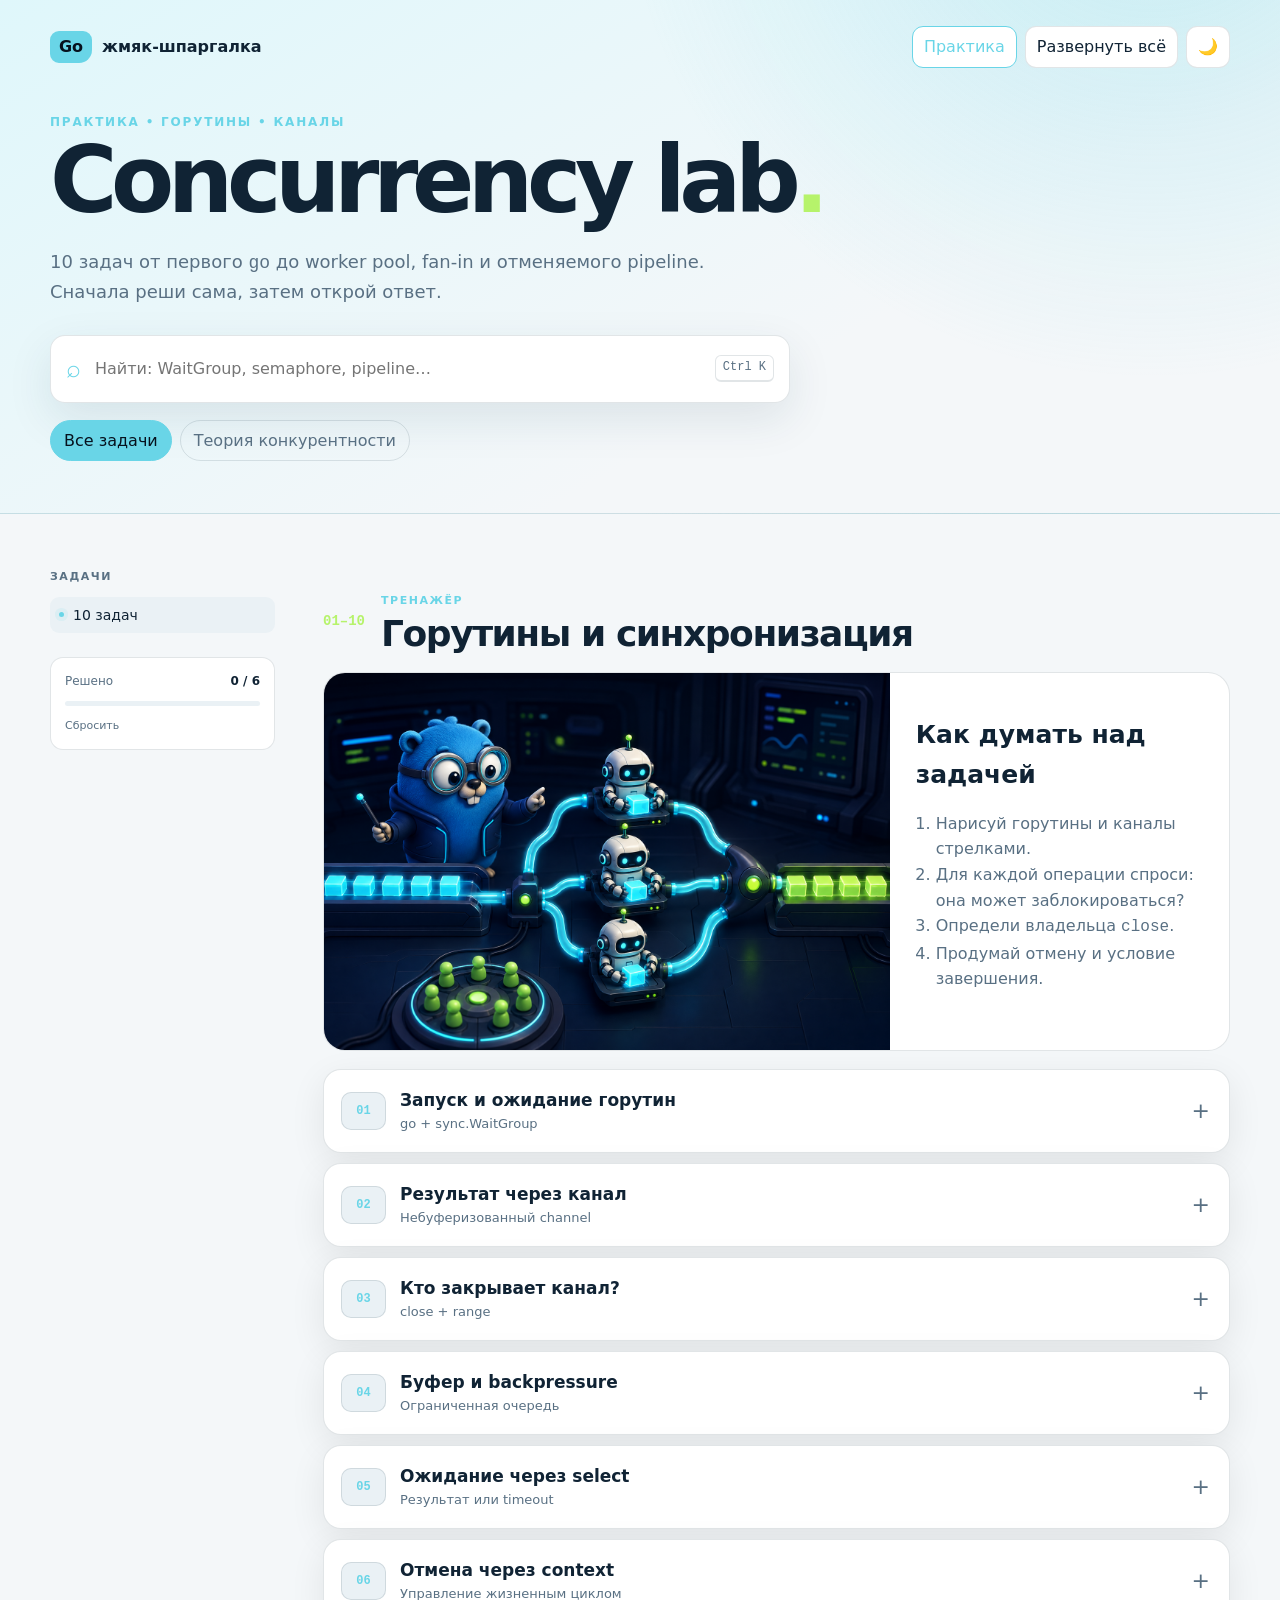
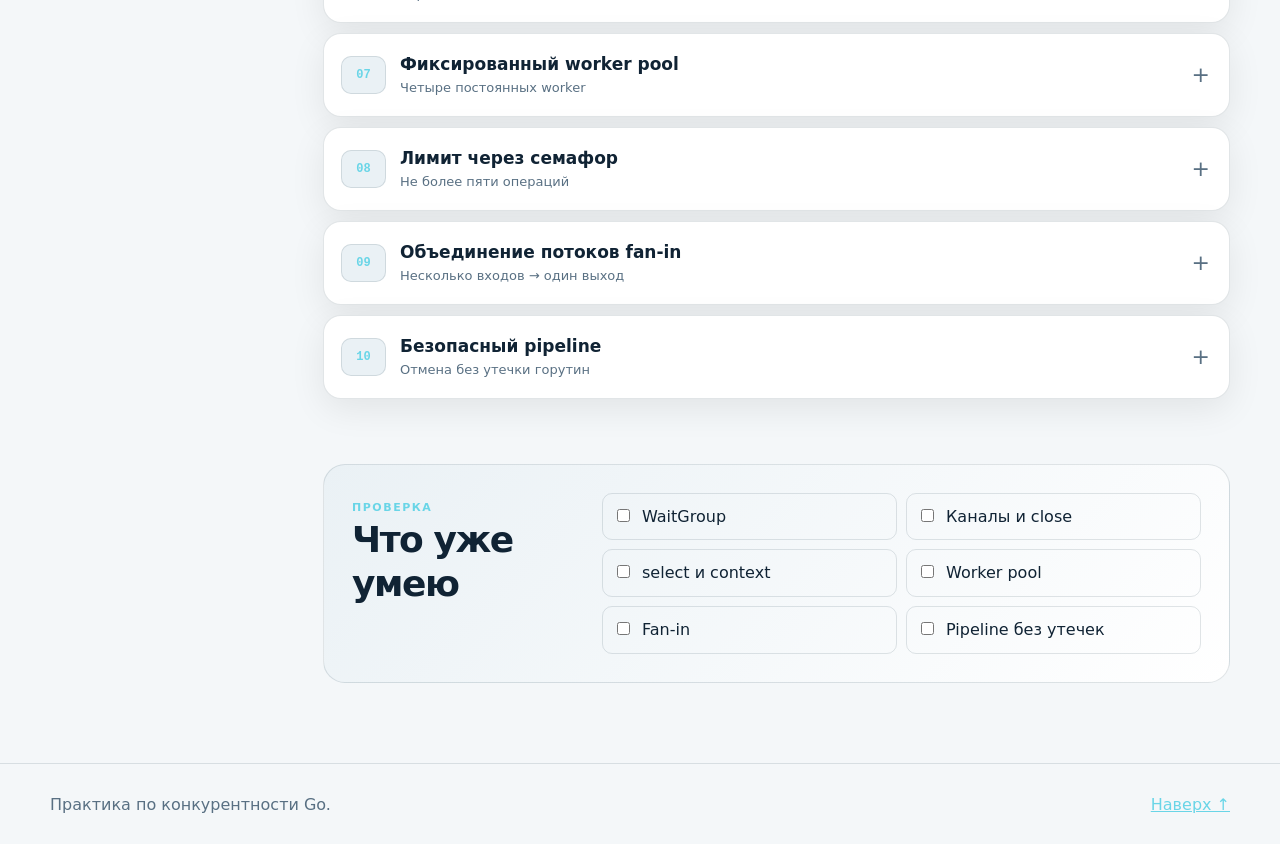
==== docs/practice.html @ da7bcd81 "Add concurrency practice tab" ====
<!doctype html>
<html lang="ru">
<head>
  <meta charset="utf-8">
  <meta name="viewport" content="width=device-width, initial-scale=1">
  <meta name="description" content="Практические задачи по горутинам, каналам и конкурентности в Go с решениями.">
  <meta name="theme-color" content="#07101d">
  <title>Go: тренажёр по конкурентности</title>
  <link rel="stylesheet" href="styles.css">
  <script src="app.js" defer></script>
</head>
<body data-page="practice">
  <a class="skip" href="#content">К задачам</a>
  <header class="hero practice-page-hero">
    <div class="shell">
      <nav class="top"><a class="logo" href="index.html"><b>Go</b> жмяк-шпаргалка</a><div><a class="tab-link active" href="practice.html">Практика</a><button id="expandAll">Развернуть всё</button><button id="theme" aria-label="Сменить тему">☀️</button></div></nav>
      <p class="eyebrow">ПРАКТИКА • ГОРУТИНЫ • КАНАЛЫ</p>
      <h1>Concurrency lab<span>.</span></h1>
      <p class="lead">10 задач от первого <code>go</code> до worker pool, fan-in и отменяемого pipeline. Сначала реши сама, затем открой ответ.</p>
      <label class="search"><span>⌕</span><input id="search" type="search" placeholder="Найти: WaitGroup, semaphore, pipeline…" autocomplete="off"><kbd>Ctrl K</kbd></label>
      <div class="filters" id="filters"><button class="active" data-filter="all">Все задачи</button><a class="filter-link" href="index.html#concurrency">Теория конкурентности</a></div>
    </div>
  </header>
  <div class="layout shell">
    <aside><div class="sticky"><small>ЗАДАЧИ</small><nav id="toc"></nav><div class="progress"><span>Решено <b id="progressText"></b></span><i><em id="progressBar"></em></i><button id="reset">Сбросить</button></div></div></aside>
    <main id="content">
      <p id="result" class="result" aria-live="polite"></p>
      <section id="concurrency-practice" data-category="practice" data-title="10 задач">
        <header><b>01–10</b><div><small>ТРЕНАЖЁР</small><h2>Горутины и синхронизация</h2></div></header>
        <div class="practice-intro">
          <img src="assets/concurrency-lab.png" alt="Задания распределяются между воркерами и объединяются в поток результатов">
          <div><h3>Как думать над задачей</h3><ol><li>Нарисуй горутины и каналы стрелками.</li><li>Для каждой операции спроси: она может заблокироваться?</li><li>Определи владельца <code>close</code>.</li><li>Продумай отмену и условие завершения.</li></ol></div>
        </div>
        <div class="cards practice-cards">
          <details id="task-01" data-keywords="горутина waitgroup add done wait запуск ожидание">
            <summary><i>01</i><span><b>Запуск и ожидание горутин</b><small>go + sync.WaitGroup</small></span></summary>
            <article><p class="task-label">Условие</p><p>Запусти три вызова <code>work</code> конкурентно и дождись каждого. Порядок вывода не фиксирован.</p>
<pre><code>func work(id int) { fmt.Println("worker", id) }

func main() {
    // work(1), work(2), work(3) конкурентно
}</code></pre>
              <ul><li><code>Add</code> должен выполняться до запуска горутины.</li><li>Каждый worker обязан сообщить о завершении.</li></ul>
              <button class="solution-toggle" aria-expanded="false">Показать решение</button><div class="practice-solution" hidden><p class="task-label">Решение</p>
<pre><code>var wg sync.WaitGroup
for i := 1; i &lt;= 3; i++ {
    wg.Add(1)
    go func(id int) {
        defer wg.Done()
        work(id)
    }(i)
}
wg.Wait()</code></pre><p><b>Почему:</b> <code>Wait</code> блокирует <code>main</code>, пока счётчик не станет нулём. WaitGroup ждёт выполнение, но не защищает общие данные.</p></div>
            </article>
          </details>
          <details id="task-02" data-keywords="канал channel send receive square результат небуферизованный">
            <summary><i>02</i><span><b>Результат через канал</b><small>Небуферизованный channel</small></span></summary>
            <article><p class="task-label">Условие</p><p>Вычисли квадрат числа в горутине и передай результат в <code>main</code> через канал.</p>
<pre><code>func square(n int, out chan&lt;- int) {
    // отправь n * n
}</code></pre>
              <button class="solution-toggle" aria-expanded="false">Показать решение</button><div class="practice-solution" hidden><p class="task-label">Решение</p>
<pre><code>func square(n int, out chan&lt;- int) { out &lt;- n * n }

result := make(chan int)
go square(7, result)
fmt.Println(&lt;-result) // 49</code></pre><p><b>Почему:</b> send и receive на небуферизованном канале встречаются и синхронизируют две горутины. Для одного чтения закрывать канал необязательно.</p></div>
            </article>
          </details>
          <details id="task-03" data-keywords="close range channel producer consumer закрытие канал владелец">
            <summary><i>03</i><span><b>Кто закрывает канал?</b><small>close + range</small></span></summary>
            <article><p class="task-label">Условие</p><p>Producer отправляет числа 1…5. Consumer читает их через <code>range</code> и должен завершиться.</p>
<pre><code>func produce(out chan&lt;- int) {
    for i := 1; i &lt;= 5; i++ { out &lt;- i }
    // чего не хватает?
}</code></pre>
              <button class="solution-toggle" aria-expanded="false">Показать решение</button><div class="practice-solution" hidden><p class="task-label">Решение</p>
<pre><code>func produce(out chan&lt;- int) {
    defer close(out)
    for i := 1; i &lt;= 5; i++ { out &lt;- i }
}

ch := make(chan int)
go produce(ch)
for v := range ch { fmt.Println(v) }</code></pre><p><b>Почему:</b> канал закрывает отправитель — именно он знает, что новых значений не будет. <code>range</code> дочитает буфер и завершится.</p></div>
            </article>
          </details>
          <details id="task-04" data-keywords="buffer buffered backpressure очередь канал capacity буфер">
            <summary><i>04</i><span><b>Буфер и backpressure</b><small>Ограниченная очередь</small></span></summary>
            <article><p class="task-label">Условие</p><p>Создай очередь максимум на три задания. Если consumer отстаёт, producer должен ждать.</p>
<pre><code>type Job struct{ ID int }
jobs := make(chan Job, /* размер */)</code></pre>
              <button class="solution-toggle" aria-expanded="false">Показать решение</button><div class="practice-solution" hidden><p class="task-label">Решение</p>
<pre><code>jobs := make(chan Job, 3)
go func() {
    defer close(jobs)
    for i := 1; i &lt;= 10; i++ {
        jobs &lt;- Job{ID: i}
    }
}()
for job := range jobs { handle(job) }</code></pre><p><b>Почему:</b> пока в буфере есть место, producer идёт дальше. Когда три места заняты, следующий send ждёт consumer — это естественное обратное давление.</p></div>
            </article>
          </details>
          <details id="task-05" data-keywords="select timeout timer newtimer default ожидание таймаут">
            <summary><i>05</i><span><b>Ожидание через select</b><small>Результат или timeout</small></span></summary>
            <article><p class="task-label">Условие</p><p>Получи результат, но не жди дольше 500 мс. Таймер должен корректно освобождаться.</p>
<pre><code>func wait(result &lt;-chan string) {
    // result или timeout
}</code></pre>
              <button class="solution-toggle" aria-expanded="false">Показать решение</button><div class="practice-solution" hidden><p class="task-label">Решение</p>
<pre><code>func wait(result &lt;-chan string) {
    timer := time.NewTimer(500 * time.Millisecond)
    defer timer.Stop()
    select {
    case v := &lt;-result:
        fmt.Println(v)
    case &lt;-timer.C:
        fmt.Println("timeout")
    }
}</code></pre><p><b>Почему:</b> <code>select</code> ждёт готовый case. <code>default</code> здесь не нужен: в цикле он создал бы активное ожидание и нагрузку на CPU.</p></div>
            </article>
          </details>
          <details id="task-06" data-keywords="context cancel done cancellation worker закрытие jobs ok">
            <summary><i>06</i><span><b>Отмена через context</b><small>Управление жизненным циклом</small></span></summary>
            <article><p class="task-label">Условие</p><p>Worker обрабатывает задания, пока не отменён context или не закрыт входной канал.</p>
<pre><code>func worker(ctx context.Context, jobs &lt;-chan Job) {
    for { /* жди ctx.Done() или jobs */ }
}</code></pre>
              <button class="solution-toggle" aria-expanded="false">Показать решение</button><div class="practice-solution" hidden><p class="task-label">Решение</p>
<pre><code>func worker(ctx context.Context, jobs &lt;-chan Job) {
    for {
        select {
        case &lt;-ctx.Done():
            return
        case job, ok := &lt;-jobs:
            if !ok { return }
            handle(job)
        }
    }
}</code></pre><p><b>Почему:</b> <code>ctx.Done()</code> закрывается при отмене. Проверка <code>ok</code> не даёт бесконечно читать zero value из закрытого канала.</p></div>
            </article>
          </details>
          <details id="task-07" data-keywords="worker pool пул воркеров waitgroup jobs results close">
            <summary><i>07</i><span><b>Фиксированный worker pool</b><small>Четыре постоянных worker</small></span></summary>
            <article><p class="task-label">Условие</p><p>Обработай 100 задач максимум четырьмя workers и собери результаты. <code>results</code> закрой только после завершения всех отправителей.</p>
<pre><code>func worker(jobs &lt;-chan Job, results chan&lt;- Result) {
    for job := range jobs { results &lt;- process(job) }
}</code></pre>
              <button class="solution-toggle" aria-expanded="false">Показать решение</button><div class="practice-solution" hidden><p class="task-label">Решение</p>
<pre><code>jobs := make(chan Job)
results := make(chan Result)
var wg sync.WaitGroup
for i := 0; i &lt; 4; i++ {
    wg.Add(1)
    go func() {
        defer wg.Done()
        worker(jobs, results)
    }()
}
go func() { wg.Wait(); close(results) }()
go func() { defer close(jobs); sendJobs(jobs) }()
for r := range results { save(r) }</code></pre><p><b>Почему:</b> четыре workers задают лимит активной обработки. Отдельная closer-горутина ждёт всех отправителей, пока <code>main</code> одновременно читает результаты.</p></div>
            </article>
          </details>
          <details id="task-08" data-keywords="semaphore семафор лимит параллелизм chan struct waitgroup fetch">
            <summary><i>08</i><span><b>Лимит через семафор</b><small>Не более пяти операций</small></span></summary>
            <article><p class="task-label">Условие</p><p>Для каждого URL запусти горутину, но разреши одновременно выполнять максимум пять запросов.</p>
<pre><code>func fetchAll(urls []string) {
    sem := make(chan struct{}, /* лимит */)
}</code></pre>
              <button class="solution-toggle" aria-expanded="false">Показать решение</button><div class="practice-solution" hidden><p class="task-label">Решение</p>
<pre><code>func fetchAll(urls []string) {
    sem := make(chan struct{}, 5)
    var wg sync.WaitGroup
    for _, url := range urls {
        wg.Add(1)
        go func(u string) {
            defer wg.Done()
            sem &lt;- struct{}{}
            defer func() { &lt;-sem }()
            fetch(u)
        }(url)
    }
    wg.Wait()
}</code></pre><p><b>Почему:</b> шестая горутина ждёт свободный слот. В отличие от worker pool, горутин может быть много, но одновременно выполняется не больше пяти запросов.</p></div>
            </article>
          </details>
          <details id="task-09" data-keywords="fan-in fan in merge объединение потоков channels waitgroup copier">
            <summary><i>09</i><span><b>Объединение потоков fan-in</b><small>Несколько входов → один выход</small></span></summary>
            <article><p class="task-label">Условие</p><p>Объедини произвольное число входных каналов в один. Закрой выход после исчерпания всех входов.</p>
<pre><code>func merge(inputs ...&lt;-chan int) &lt;-chan int {
    out := make(chan int)
    // copier для каждого input
    return out
}</code></pre>
              <button class="solution-toggle" aria-expanded="false">Показать решение</button><div class="practice-solution" hidden><p class="task-label">Решение</p>
<pre><code>func merge(inputs ...&lt;-chan int) &lt;-chan int {
    out := make(chan int)
    var wg sync.WaitGroup
    wg.Add(len(inputs))
    for _, in := range inputs {
        go func(ch &lt;-chan int) {
            defer wg.Done()
            for v := range ch { out &lt;- v }
        }(in)
    }
    go func() { wg.Wait(); close(out) }()
    return out
}</code></pre><p><b>Почему:</b> отдельный copier читает каждый источник. Порядок между источниками не гарантирован, а выход закрывается ровно после последнего copier.</p></div>
            </article>
          </details>
          <details id="task-10" data-keywords="pipeline конвейер context cancel leak утечка send receive square">
            <summary><i>10</i><span><b>Безопасный pipeline</b><small>Отмена без утечки горутин</small></span></summary>
            <article><p class="task-label">Условие</p><p>Построй стадию <code>square</code>. Если sink прекратил чтение, context должен разблокировать и чтение, и отправку результата.</p>
<pre><code>func square(ctx context.Context, in &lt;-chan int) &lt;-chan int {
    out := make(chan int)
    // стадия pipeline
    return out
}</code></pre>
              <button class="solution-toggle" aria-expanded="false">Показать решение</button><div class="practice-solution" hidden><p class="task-label">Решение</p>
<pre><code>func square(ctx context.Context, in &lt;-chan int) &lt;-chan int {
    out := make(chan int)
    go func() {
        defer close(out)
        for {
            select {
            case &lt;-ctx.Done():
                return
            case v, ok := &lt;-in:
                if !ok { return }
                select {
                case out &lt;- v * v:
                case &lt;-ctx.Done(): return
                }
            }
        }
    }()
    return out
}</code></pre><p><b>Почему:</b> проверять отмену нужно и вокруг потенциально блокирующего send. Стадия владеет своим <code>out</code> и закрывает его при завершении.</p></div>
            </article>
          </details>
        </div>
      </section>
      <section class="checklist" id="checklist"><div><small>ПРОВЕРКА</small><h2>Что уже умею</h2></div><div>
        <label><input type="checkbox" data-progress="wg">WaitGroup</label>
        <label><input type="checkbox" data-progress="channels">Каналы и close</label>
        <label><input type="checkbox" data-progress="select">select и context</label>
        <label><input type="checkbox" data-progress="pool">Worker pool</label>
        <label><input type="checkbox" data-progress="fanin">Fan-in</label>
        <label><input type="checkbox" data-progress="pipeline">Pipeline без утечек</label>
      </div></section>
      <p id="empty" class="empty" hidden>Ничего не найдено. Попробуй более короткий запрос.</p>
    </main>
  </div>
  <footer><div class="shell"><span>Практика по конкурентности Go.</span><a href="#">Наверх ↑</a></div></footer>
</body>
</html>
---- docs/styles.css ----
:root{color-scheme:dark;--bg:#07101d;--surface:#0d1929;--surface2:#122238;--text:#eef7ff;--muted:#91a5ba;--line:#ffffff19;--go:#69d5e7;--lime:#b6f36b;--orange:#ffb86b;--shadow:0 18px 55px #0005}
html[data-theme=light]{color-scheme:light;--bg:#f4f7f9;--surface:#fff;--surface2:#eaf1f5;--text:#102334;--muted:#597083;--line:#0d293a1f;--shadow:0 16px 45px #12384e1a}
*{box-sizing:border-box}html{scroll-behavior:smooth;scroll-padding-top:22px}body{margin:0;background:var(--bg);color:var(--text);font:16px/1.6 system-ui,-apple-system,"Segoe UI",sans-serif}button,input{font:inherit}button{color:inherit}a{color:var(--go)}.shell{width:min(1180px,calc(100% - 40px));margin-inline:auto}.skip{position:fixed;left:12px;top:-80px;z-index:20;background:var(--go);color:#06111d;padding:10px 14px;border-radius:10px}.skip:focus{top:12px}
.hero{overflow:hidden;padding:26px 0 52px;border-bottom:1px solid var(--line);background:radial-gradient(circle at 90% -30%,#69d5e740,transparent 38%),linear-gradient(150deg,#0b1e30,var(--bg) 65%)}html[data-theme=light] .hero{background:radial-gradient(circle at 90% -30%,#69d5e755,transparent 40%),linear-gradient(150deg,#dff7fb,var(--bg) 66%)}.top{display:flex;justify-content:space-between;align-items:center}.top>div{display:flex;gap:8px}.top button,.tab-link{border:1px solid var(--line);background:var(--surface);border-radius:11px;padding:7px 11px;cursor:pointer;text-decoration:none;color:var(--text)}.top button:hover,.tab-link:hover,.tab-link.active{border-color:var(--go);color:var(--go)}.logo{display:flex;align-items:center;gap:10px;color:var(--text);text-decoration:none;font-weight:750}.logo b{display:grid;place-items:center;width:42px;height:32px;border-radius:9px 9px 13px 9px;background:var(--go);color:#06111d}.eyebrow{margin:45px 0 4px;color:var(--go);font-size:12px;font-weight:800;letter-spacing:.15em}.hero h1{margin:0;font-size:clamp(48px,9vw,92px);line-height:.98;letter-spacing:-.07em}.hero h1 span{color:var(--lime)}.lead{max-width:680px;margin:22px 0 28px;color:var(--muted);font-size:18px}
.search{display:flex;align-items:center;gap:12px;max-width:740px;padding:13px 15px;border:1px solid var(--line);border-radius:15px;background:var(--surface);box-shadow:var(--shadow)}.search:focus-within{border-color:var(--go);box-shadow:0 0 0 3px #69d5e71f}.search>span{color:var(--go);font-size:25px}.search input{min-width:0;flex:1;border:0;outline:0;color:var(--text);background:transparent}.search kbd{color:var(--muted);border:1px solid var(--line);border-bottom-width:2px;padding:2px 7px;border-radius:6px;font-size:12px}.filters{display:flex;flex-wrap:wrap;gap:8px;margin-top:17px}.filters button{border:1px solid var(--line);background:transparent;border-radius:99px;padding:7px 13px;cursor:pointer;color:var(--muted)}.filters button:hover,.filters button.active{background:var(--go);color:#06111d;border-color:var(--go)}
.layout{display:grid;grid-template-columns:225px minmax(0,1fr);gap:48px;padding-block:48px 80px}.sticky{position:sticky;top:22px}aside small{color:var(--muted);font-size:11px;font-weight:800;letter-spacing:.14em}#toc{display:grid;gap:3px;margin-top:9px}#toc a{display:flex;gap:9px;align-items:center;padding:7px 9px;border-radius:9px;color:var(--muted);text-decoration:none;font-size:14px}#toc a:before{content:"";width:5px;height:5px;border-radius:50%;background:var(--line)}#toc a:hover,#toc a.active{color:var(--text);background:var(--surface2)}#toc a.active:before{background:var(--go);box-shadow:0 0 0 4px #69d5e71f}.progress{margin-top:24px;padding:14px;background:var(--surface);border:1px solid var(--line);border-radius:13px;font-size:12px;color:var(--muted)}.progress span{display:flex;justify-content:space-between}.progress b{color:var(--text)}.progress i{display:block;overflow:hidden;height:5px;margin:10px 0;background:var(--surface2);border-radius:9px}.progress em{display:block;width:0;height:100%;background:var(--lime);transition:width .25s}.progress button{padding:0;border:0;background:none;color:var(--muted);cursor:pointer;font-size:11px}
.result{min-height:24px;margin:0;color:var(--muted);font-size:13px}main>section:not(.checklist){margin-bottom:65px}main>section[hidden],details[hidden]{display:none}main>section>header{display:flex;align-items:center;gap:16px;margin-bottom:17px}main>section>header>b{color:var(--lime);font:800 14px ui-monospace,monospace}main>section>header small,.checklist small{color:var(--go);font-size:11px;font-weight:800;letter-spacing:.14em}h2{margin:0;font-size:clamp(25px,4vw,36px);line-height:1.2;letter-spacing:-.04em}.cards{display:grid;gap:10px}details{overflow:clip;border:1px solid var(--line);border-radius:18px;background:var(--surface);box-shadow:0 10px 35px #00000014}details:hover,details[open]{border-color:#69d5e799}details[open]{box-shadow:var(--shadow)}summary{position:relative;display:flex;align-items:center;gap:14px;padding:17px 50px 17px 17px;list-style:none;cursor:pointer;user-select:none}summary::-webkit-details-marker{display:none}summary:after{content:"+";position:absolute;right:19px;font-size:22px;color:var(--muted);transition:transform .2s}details[open] summary:after{transform:rotate(45deg);color:var(--go)}summary>i{display:grid;place-items:center;flex:0 0 45px;height:38px;border:1px solid var(--line);border-radius:10px;background:var(--surface2);color:var(--go);font:800 12px ui-monospace,monospace;font-style:normal}summary span b{display:block;font-size:17px}summary span small{display:block;color:var(--muted);font-size:13px;font-weight:450}article{padding:0 20px 21px 76px;color:var(--muted)}article p{margin:8px 0}article ul,article ol{padding-left:19px}article li+li{margin-top:5px}pre{overflow:auto;padding:14px 16px;border:1px solid var(--line);border-radius:11px;background:var(--bg);color:var(--text);font:13px/1.6 ui-monospace,monospace}code{font-family:ui-monospace,monospace}.note,.answer{margin-top:14px!important;padding:11px 13px;border-left:3px solid var(--orange);background:#ffb86b12;color:var(--text);border-radius:0 9px 9px 0}.answer{border-color:var(--lime);background:#b6f36b12}
.checklist{display:grid;grid-template-columns:220px 1fr;gap:30px;padding:28px;border:1px solid var(--line);border-radius:22px;background:linear-gradient(135deg,var(--surface2),var(--surface))}.checklist>div:last-child{display:grid;grid-template-columns:1fr 1fr;gap:9px}.checklist label{display:flex;gap:9px;align-items:flex-start;padding:10px;border:1px solid var(--line);border-radius:10px;cursor:pointer}.checklist label:has(input:checked){border-color:var(--lime);color:var(--lime)}.checklist input{accent-color:var(--lime);margin-top:5px}.empty{padding:40px;text-align:center;border:1px dashed var(--line);border-radius:15px;color:var(--muted)}footer{border-top:1px solid var(--line);color:var(--muted)}footer .shell{display:flex;justify-content:space-between;padding-block:28px}
.filter-link{border:1px solid var(--line);border-radius:99px;padding:7px 13px;color:var(--muted);text-decoration:none}.filter-link:hover{border-color:var(--go);color:var(--go)}.practice-intro{display:grid;grid-template-columns:minmax(0,1.25fr) minmax(260px,.75fr);overflow:hidden;margin-bottom:18px;border:1px solid var(--line);border-radius:22px;background:var(--surface)}.practice-intro img{width:100%;height:100%;min-height:280px;object-fit:cover}.practice-intro>div{align-self:center;padding:26px}.practice-intro h3{margin:0;color:var(--text);font-size:25px}.practice-intro ol{padding-left:20px;color:var(--muted)}.practice-cards article{padding-bottom:24px}.task-label{display:inline-block;margin:5px 0 7px!important;color:var(--go);font-size:12px;font-weight:800;letter-spacing:.12em;text-transform:uppercase}.solution-toggle{margin-top:8px;padding:9px 14px;border:1px solid var(--go);border-radius:10px;background:transparent;color:var(--go);cursor:pointer;font-weight:700}.solution-toggle:hover,.solution-toggle[aria-expanded=true]{background:var(--go);color:#06111d}.practice-solution{margin-top:14px;padding:14px 16px;border:1px solid #b6f36b55;border-radius:13px;background:#b6f36b0c}.practice-solution[hidden]{display:none}.practice-solution b{color:var(--text)}
.layout main{min-width:0}@media(max-width:850px){.layout{grid-template-columns:1fr;gap:20px;padding-top:30px}aside{display:none}.checklist{grid-template-columns:1fr}.practice-intro{grid-template-columns:1fr}.practice-intro img{max-height:360px}}@media(max-width:580px){body{overflow-x:hidden}.shell{width:calc(100% - 24px)}.top button{display:none}.tab-link{font-size:13px}.eyebrow{margin-top:55px}.search kbd{display:none}article{padding-left:17px;padding-right:17px}.checklist>div:last-child{grid-template-columns:1fr}.practice-intro>div{padding:20px}}@media(prefers-reduced-motion:reduce){html{scroll-behavior:auto}*{transition:none!important}}
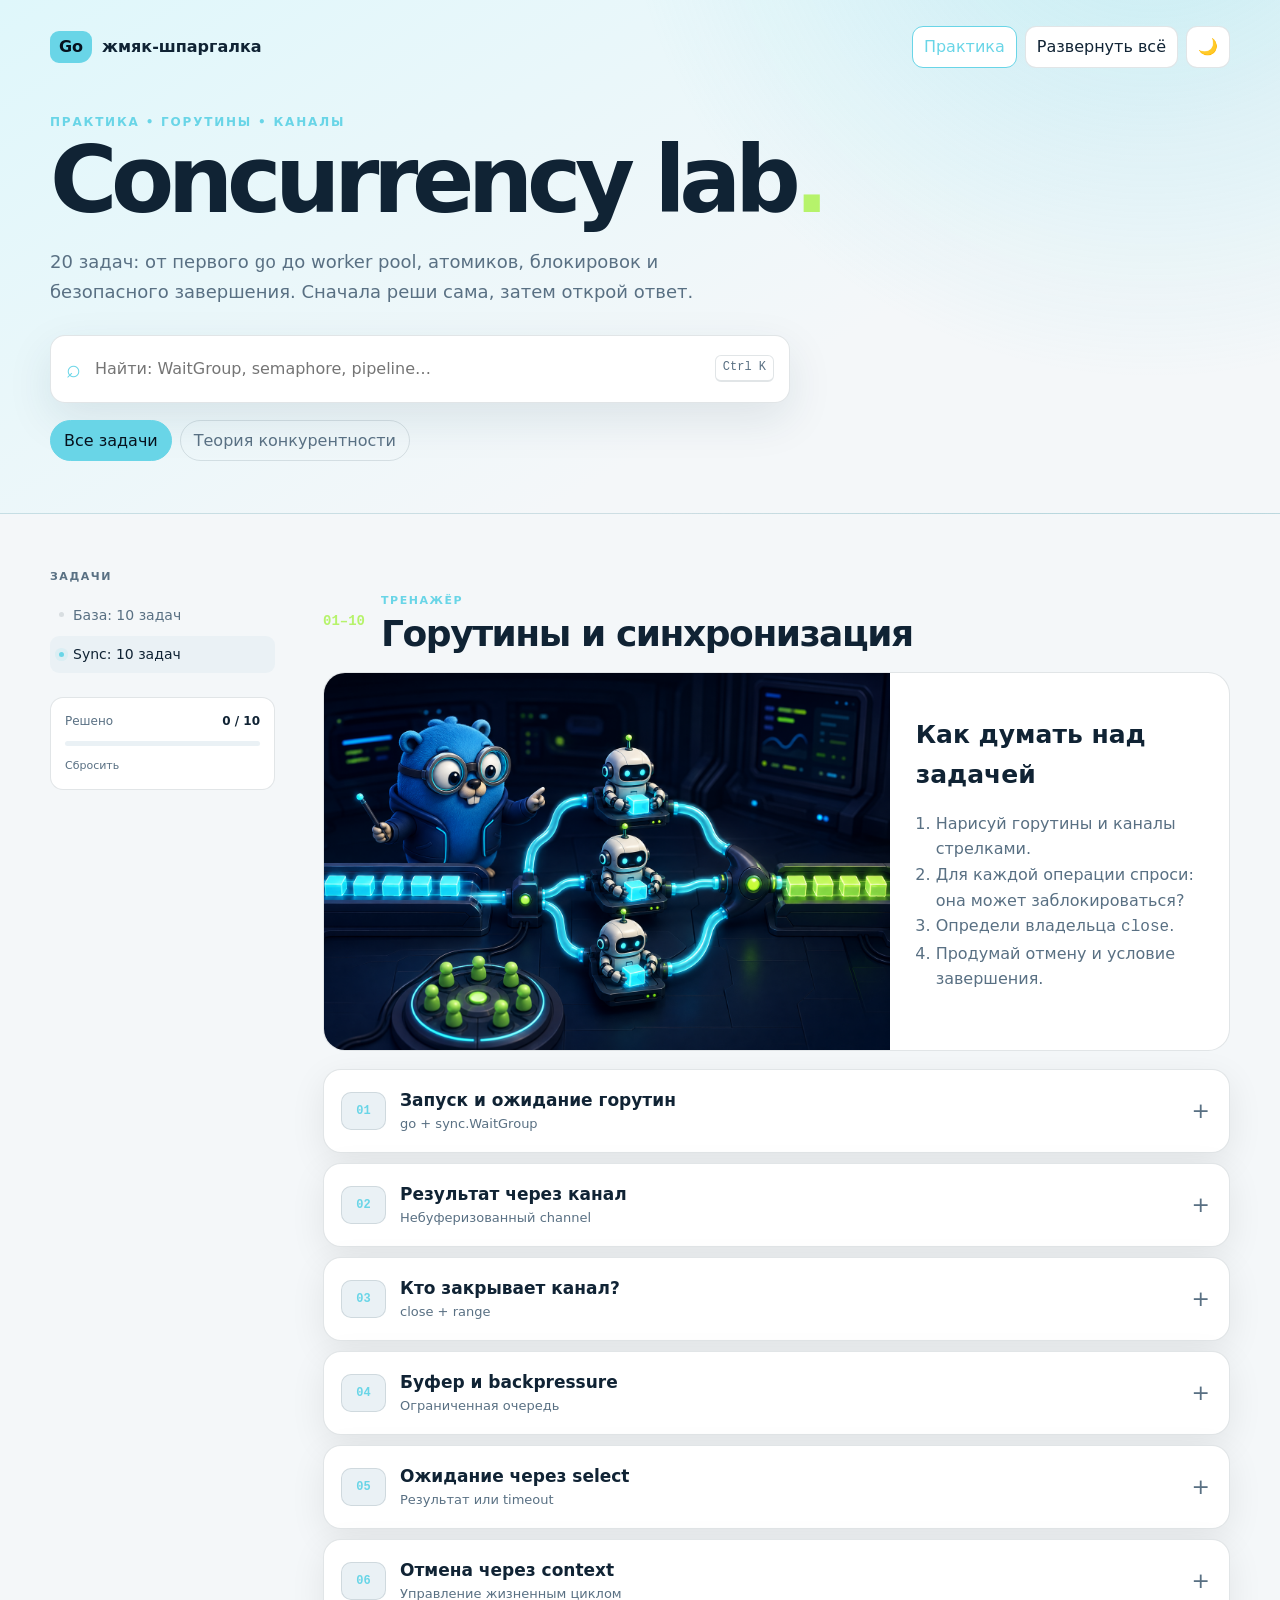
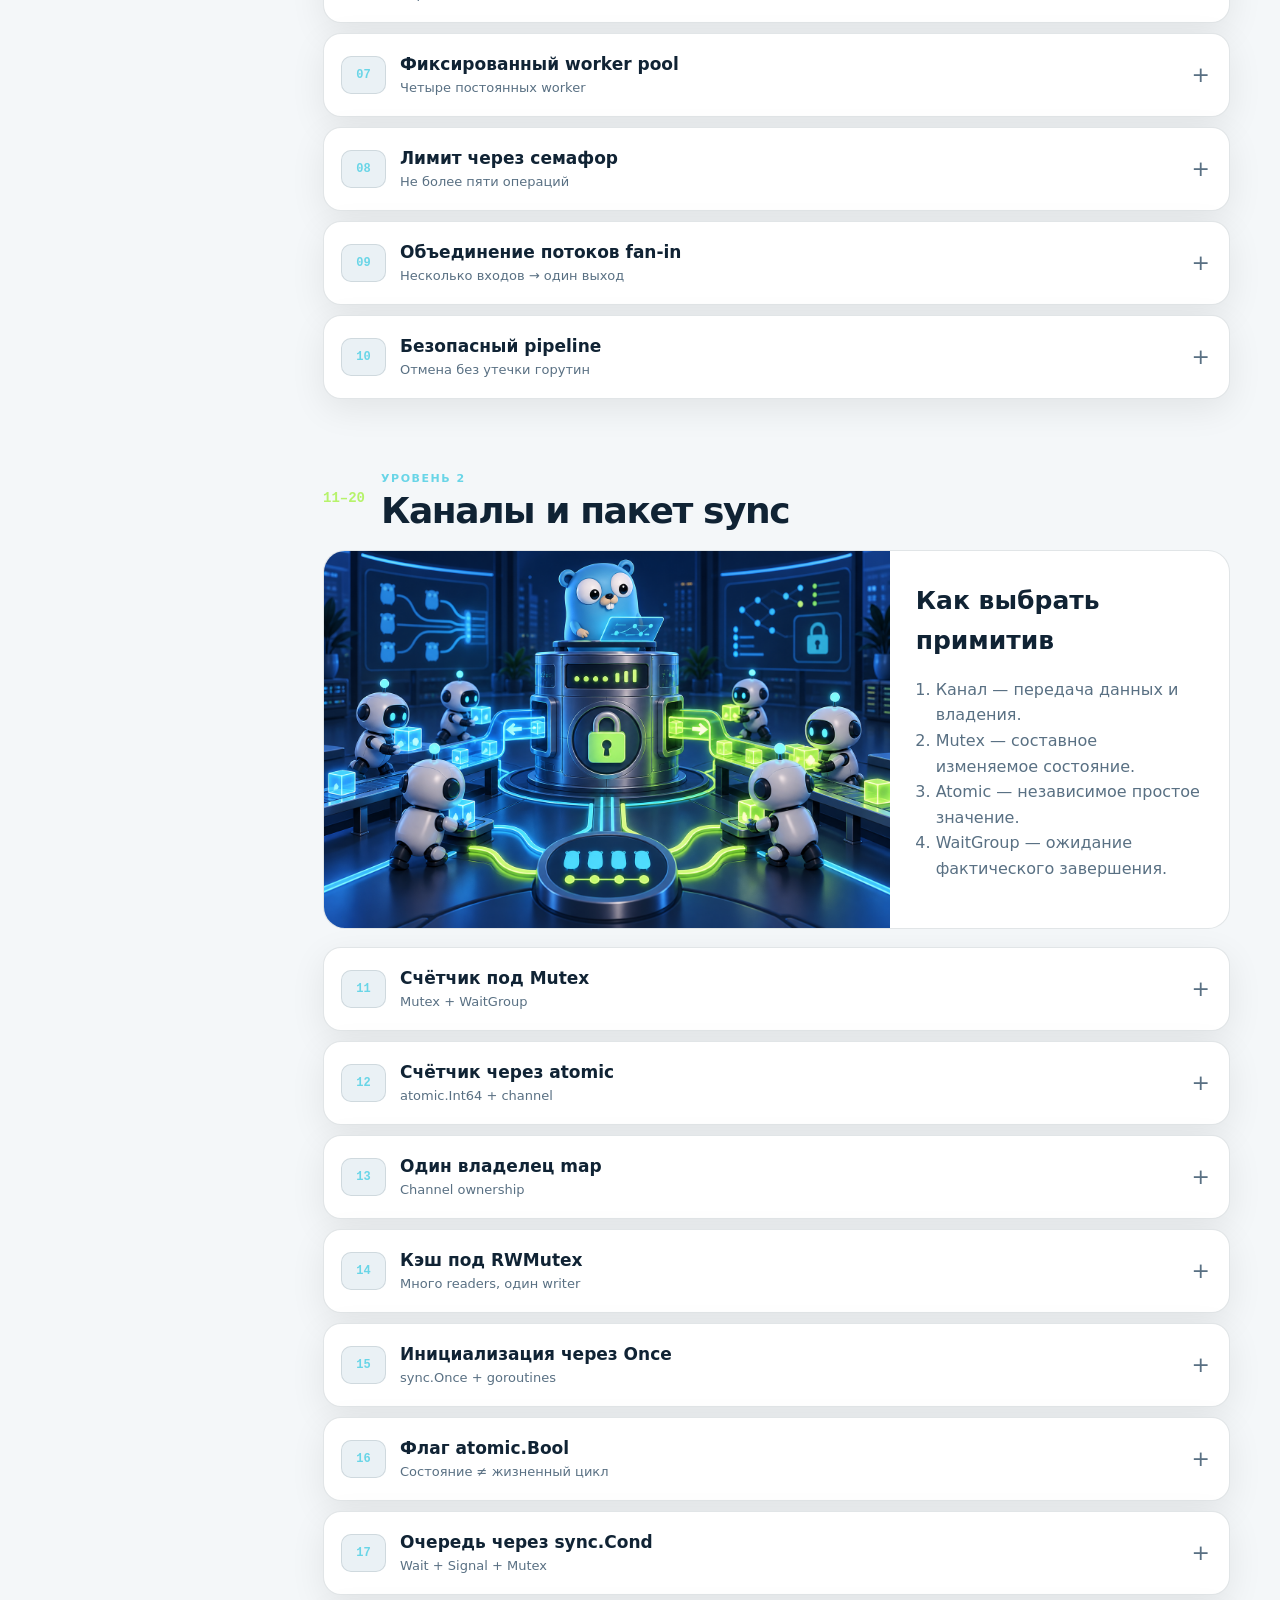
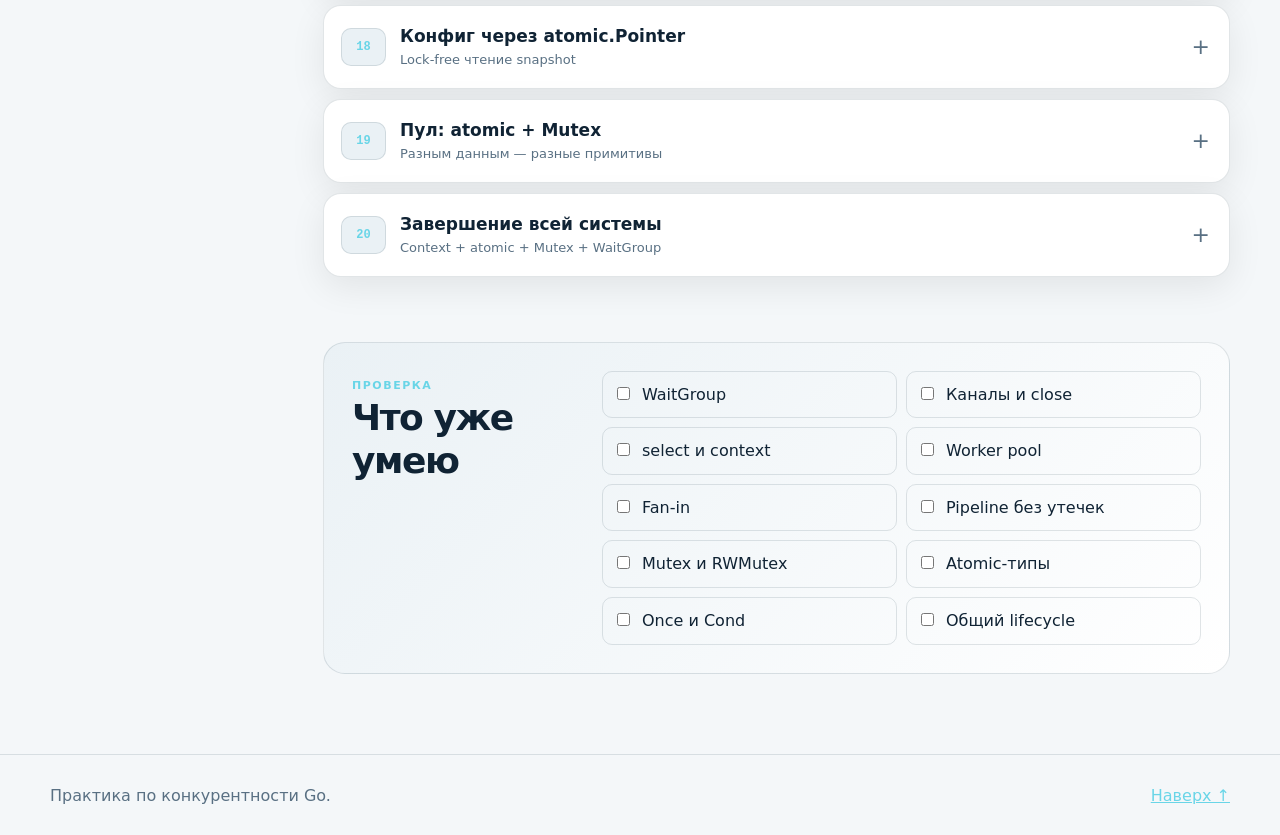
==== commit 0a9b359b: "Expand concurrency practice and context internals" ====
--- a/docs/practice.html
+++ b/docs/practice.html
@@ -16,7 +16,7 @@
       <nav class="top"><a class="logo" href="index.html"><b>Go</b> жмяк-шпаргалка</a><div><a class="tab-link active" href="practice.html">Практика</a><button id="expandAll">Развернуть всё</button><button id="theme" aria-label="Сменить тему">☀️</button></div></nav>
       <p class="eyebrow">ПРАКТИКА • ГОРУТИНЫ • КАНАЛЫ</p>
       <h1>Concurrency lab<span>.</span></h1>
-      <p class="lead">10 задач от первого <code>go</code> до worker pool, fan-in и отменяемого pipeline. Сначала реши сама, затем открой ответ.</p>
+      <p class="lead">20 задач: от первого <code>go</code> до worker pool, атомиков, блокировок и безопасного завершения. Сначала реши сама, затем открой ответ.</p>
       <label class="search"><span>⌕</span><input id="search" type="search" placeholder="Найти: WaitGroup, semaphore, pipeline…" autocomplete="off"><kbd>Ctrl K</kbd></label>
       <div class="filters" id="filters"><button class="active" data-filter="all">Все задачи</button><a class="filter-link" href="index.html#concurrency">Теория конкурентности</a></div>
     </div>
@@ -25,7 +25,7 @@
     <aside><div class="sticky"><small>ЗАДАЧИ</small><nav id="toc"></nav><div class="progress"><span>Решено <b id="progressText"></b></span><i><em id="progressBar"></em></i><button id="reset">Сбросить</button></div></div></aside>
     <main id="content">
       <p id="result" class="result" aria-live="polite"></p>
-      <section id="concurrency-practice" data-category="practice" data-title="10 задач">
+      <section id="concurrency-practice" data-category="practice" data-title="База: 10 задач">
         <header><b>01–10</b><div><small>ТРЕНАЖЁР</small><h2>Горутины и синхронизация</h2></div></header>
         <div class="practice-intro">
           <img src="assets/concurrency-lab.png" alt="Задания распределяются между воркерами и объединяются в поток результатов">
@@ -241,6 +241,253 @@
           </details>
         </div>
       </section>
+      <section id="sync-practice" data-category="practice" data-title="Sync: 10 задач">
+        <header><b>11–20</b><div><small>УРОВЕНЬ 2</small><h2>Каналы и пакет sync</h2></div></header>
+        <div class="practice-intro">
+          <img src="assets/sync-lab.png" alt="Горутины синхронно работают с защищённым общим состоянием">
+          <div><h3>Как выбрать примитив</h3><ol><li>Канал — передача данных и владения.</li><li>Mutex — составное изменяемое состояние.</li><li>Atomic — независимое простое значение.</li><li>WaitGroup — ожидание фактического завершения.</li></ol></div>
+        </div>
+        <div class="cards practice-cards">
+          <details id="task-11" data-keywords="mutex waitgroup counter race счётчик блокировка">
+            <summary><i>11</i><span><b>Счётчик под Mutex</b><small>Mutex + WaitGroup</small></span></summary>
+            <article><p class="task-label">Условие</p><p>100 горутин увеличивают общий счётчик по 1000 раз. Получи строго 100000 без data race.</p>
+<pre><code>var counter int
+// 100 goroutine: counter++</code></pre>
+              <button class="solution-toggle" aria-expanded="false">Показать решение</button><div class="practice-solution" hidden><p class="task-label">Решение</p>
+<pre><code>var counter int
+var mu sync.Mutex
+var wg sync.WaitGroup
+for i := 0; i &lt; 100; i++ {
+    wg.Add(1)
+    go func() {
+        defer wg.Done()
+        for j := 0; j &lt; 1000; j++ {
+            mu.Lock(); counter++; mu.Unlock()
+        }
+    }()
+}
+wg.Wait()
+fmt.Println(counter)</code></pre><p><b>Почему:</b> Mutex делает изменение взаимоисключающим, а WaitGroup гарантирует чтение после всех записей. Это разные задачи синхронизации.</p></div></article>
+          </details>
+          <details id="task-12" data-keywords="atomic int64 channel worker counter счётчик waitgroup">
+            <summary><i>12</i><span><b>Счётчик через atomic</b><small>atomic.Int64 + channel</small></span></summary>
+            <article><p class="task-label">Условие</p><p>Workers читают <code>jobs</code>. Посчитай число обработанных заданий без Mutex и дождись всех workers.</p>
+<pre><code>var processed atomic.Int64
+jobs := make(chan Job)</code></pre>
+              <button class="solution-toggle" aria-expanded="false">Показать решение</button><div class="practice-solution" hidden><p class="task-label">Решение</p>
+<pre><code>var wg sync.WaitGroup
+for i := 0; i &lt; 4; i++ {
+    wg.Add(1)
+    go func() {
+        defer wg.Done()
+        for job := range jobs {
+            handle(job)
+            processed.Add(1)
+        }
+    }()
+}
+sendJobs(jobs); close(jobs)
+wg.Wait()
+fmt.Println(processed.Load())</code></pre><p><b>Почему:</b> <code>Add</code> — атомарный read-modify-write. Atomic подходит для независимого числа, но не для нескольких связанных полей.</p></div></article>
+          </details>
+          <details id="task-13" data-keywords="map channel ownership aggregator waitgroup владелец состояния">
+            <summary><i>13</i><span><b>Один владелец map</b><small>Channel ownership</small></span></summary>
+            <article><p class="task-label">Условие</p><p>Несколько producers создают события. Одна goroutine должна собрать частоты в map без Mutex.</p>
+<pre><code>events := make(chan string)
+// producers → aggregator → result</code></pre>
+              <button class="solution-toggle" aria-expanded="false">Показать решение</button><div class="practice-solution" hidden><p class="task-label">Решение</p>
+<pre><code>result := make(chan map[string]int, 1)
+go func() {
+    counts := make(map[string]int)
+    for e := range events { counts[e]++ }
+    result &lt;- counts
+}()
+for _, src := range sources {
+    wg.Add(1)
+    go func(s Source) {
+        defer wg.Done(); s.Send(events)
+    }(src)
+}
+go func() { wg.Wait(); close(events) }()
+counts := &lt;-result</code></pre><p><b>Почему:</b> map принадлежит только aggregator. WaitGroup определяет момент закрытия общего канала событий.</p></div></article>
+          </details>
+          <details id="task-14" data-keywords="rwmutex cache readers writer rlock lock map">
+            <summary><i>14</i><span><b>Кэш под RWMutex</b><small>Много readers, один writer</small></span></summary>
+            <article><p class="task-label">Условие</p><p>Много goroutine читают кэш, одна обновляет его из канала. Сделай <code>Get</code> и <code>Set</code> безопасными.</p>
+<pre><code>type Cache struct {
+    mu sync.RWMutex
+    m  map[string]string
+}</code></pre>
+              <button class="solution-toggle" aria-expanded="false">Показать решение</button><div class="practice-solution" hidden><p class="task-label">Решение</p>
+<pre><code>func (c *Cache) Get(k string) (string, bool) {
+    c.mu.RLock(); defer c.mu.RUnlock()
+    v, ok := c.m[k]
+    return v, ok
+}
+func (c *Cache) Set(k, v string) {
+    c.mu.Lock(); defer c.mu.Unlock()
+    c.m[k] = v
+}
+func NewCache() *Cache {
+    return &amp;Cache{m: make(map[string]string)}
+}</code></pre><p><b>Почему:</b> <code>RLock</code> допускает параллельных читателей, обычный <code>Lock</code> исключает всех на время записи, а конструктор создаёт map до первого <code>Set</code>.</p></div></article>
+          </details>
+          <details id="task-15" data-keywords="sync once initialization config load channel waitgroup">
+            <summary><i>15</i><span><b>Инициализация через Once</b><small>sync.Once + goroutines</small></span></summary>
+            <article><p class="task-label">Условие</p><p>Десять горутин запрашивают конфигурацию. Дорогая загрузка должна выполниться ровно один раз.</p>
+<pre><code>type Loader struct {
+    once sync.Once
+    cfg Config
+    err error
+}</code></pre>
+              <button class="solution-toggle" aria-expanded="false">Показать решение</button><div class="practice-solution" hidden><p class="task-label">Решение</p>
+<pre><code>func (l *Loader) Get() (Config, error) {
+    l.once.Do(func() {
+        l.cfg, l.err = loadConfig()
+    })
+    return l.cfg, l.err
+}
+
+results := make(chan Config, 10)
+for i := 0; i &lt; 10; i++ {
+    wg.Add(1)
+    go func() {
+        defer wg.Done()
+        cfg, _ := loader.Get(); results &lt;- cfg
+    }()
+}
+wg.Wait(); close(results)</code></pre><p><b>Почему:</b> <code>Once</code> публикует результат загрузки всем конкурентным вызывающим. Сохранять нужно и значение, и ошибку.</p></div></article>
+          </details>
+          <details id="task-16" data-keywords="atomic bool flag stopped channel worker lifecycle context">
+            <summary><i>16</i><span><b>Флаг atomic.Bool</b><small>Состояние ≠ жизненный цикл</small></span></summary>
+            <article><p class="task-label">Условие</p><p>После критической ошибки workers должны пропускать новые jobs. Используй атомарный флаг и корректно заверши workers.</p>
+<pre><code>var stopped atomic.Bool
+jobs := make(chan Job)</code></pre>
+              <button class="solution-toggle" aria-expanded="false">Показать решение</button><div class="practice-solution" hidden><p class="task-label">Решение</p>
+<pre><code>for i := 0; i &lt; 4; i++ {
+    wg.Add(1)
+    go func() {
+        defer wg.Done()
+        for job := range jobs {
+            if stopped.Load() { continue }
+            if handle(job) != nil { stopped.Store(true) }
+        }
+    }()
+}
+sendJobs(jobs); close(jobs)
+wg.Wait()</code></pre><p><b>Почему:</b> atomic убирает race на флаге, но не закрывает канал и не прерывает I/O. Для немедленной отмены нужен <code>context</code>.</p></div></article>
+          </details>
+          <details id="task-17" data-keywords="sync cond condition mutex queue wait signal очередь">
+            <summary><i>17</i><span><b>Очередь через sync.Cond</b><small>Wait + Signal + Mutex</small></span></summary>
+            <article><p class="task-label">Условие</p><p>Реализуй очередь: <code>Take</code> блокируется, пока producer не добавит элемент через <code>Put</code>.</p>
+<pre><code>type Queue struct {
+    mu sync.Mutex
+    ready *sync.Cond
+    items []int
+}</code></pre>
+              <button class="solution-toggle" aria-expanded="false">Показать решение</button><div class="practice-solution" hidden><p class="task-label">Решение</p>
+<pre><code>func NewQueue() *Queue {
+    q := &amp;Queue{}
+    q.ready = sync.NewCond(&amp;q.mu)
+    return q
+}
+func (q *Queue) Put(v int) {
+    q.mu.Lock()
+    q.items = append(q.items, v)
+    q.ready.Signal()
+    q.mu.Unlock()
+}
+func (q *Queue) Take() int {
+    q.mu.Lock(); defer q.mu.Unlock()
+    for len(q.items) == 0 { q.ready.Wait() }
+    v := q.items[0]; q.items = q.items[1:]
+    return v
+}</code></pre><p><b>Почему:</b> <code>Wait</code> атомарно отпускает lock и снова захватывает его после пробуждения. Условие проверяется в цикле.</p></div></article>
+          </details>
+          <details id="task-18" data-keywords="atomic pointer config snapshot immutable channel updater lock free">
+            <summary><i>18</i><span><b>Конфиг через atomic.Pointer</b><small>Lock-free чтение snapshot</small></span></summary>
+            <article><p class="task-label">Условие</p><p>Readers часто читают неизменяемый <code>Config</code>, updater получает новые версии из канала. Чтение должно быть без Mutex.</p>
+<pre><code>var current atomic.Pointer[Config]
+// updates - канал новых Config</code></pre>
+              <button class="solution-toggle" aria-expanded="false">Показать решение</button><div class="practice-solution" hidden><p class="task-label">Решение</p>
+<pre><code>current.Store(&amp;Config{Timeout: time.Second})
+wg.Add(1)
+go func() {
+    defer wg.Done()
+    for cfg := range updates {
+        next := cfg
+        current.Store(&amp;next)
+    }
+}()
+
+cfg := current.Load()
+use(cfg.Timeout)
+close(updates); wg.Wait()</code></pre><p><b>Почему:</b> атомарно заменяется указатель на полностью созданный snapshot. После публикации объект нельзя изменять.</p></div></article>
+          </details>
+          <details id="task-19" data-keywords="worker pool atomic mutex errors results waitgroup channel">
+            <summary><i>19</i><span><b>Пул: atomic + Mutex</b><small>Разным данным — разные примитивы</small></span></summary>
+            <article><p class="task-label">Условие</p><p>Worker pool считает успехи атомарно, складывает ошибки в общий slice под Mutex и отдаёт результаты через канал.</p>
+<pre><code>var okCount atomic.Int64
+var mu sync.Mutex
+var errs []error</code></pre>
+              <button class="solution-toggle" aria-expanded="false">Показать решение</button><div class="practice-solution" hidden><p class="task-label">Решение</p>
+<pre><code>for i := 0; i &lt; workers; i++ {
+    wg.Add(1)
+    go func() {
+        defer wg.Done()
+        for job := range jobs {
+            r, err := process(job)
+            if err != nil {
+                mu.Lock()
+                errs = append(errs, err)
+                mu.Unlock()
+                continue
+            }
+            okCount.Add(1)
+            results &lt;- r
+        }
+    }()
+}
+go func() { wg.Wait(); close(results) }()
+for r := range results { save(r) }</code></pre><p><b>Почему:</b> atomic подходит независимому числу, Mutex — составному slice. Канал закрывается после завершения всех отправителей.</p></div></article>
+          </details>
+          <details id="task-20" data-keywords="context cancel lifecycle graceful atomic mutex waitgroup service shutdown">
+            <summary><i>20</i><span><b>Завершение всей системы</b><small>Context + atomic + Mutex + WaitGroup</small></span></summary>
+            <article><p class="task-label">Условие</p><p>Сервис обрабатывает jobs четырьмя workers, считает активные операции атомарно и статистику под Mutex. По cancel всё должно завершиться.</p>
+<pre><code>type Stats struct {
+    mu sync.Mutex
+    byType map[string]int
+}
+func Run(ctx context.Context, jobs &lt;-chan Job)</code></pre>
+              <button class="solution-toggle" aria-expanded="false">Показать решение</button><div class="practice-solution" hidden><p class="task-label">Решение</p>
+<pre><code>func Run(ctx context.Context, jobs &lt;-chan Job) {
+    var wg sync.WaitGroup
+    var active atomic.Int64
+    stats := Stats{byType: make(map[string]int)}
+    for i := 0; i &lt; 4; i++ {
+        wg.Add(1)
+        go func() {
+            defer wg.Done()
+            for {
+                select {
+                case &lt;-ctx.Done(): return
+                case job, ok := &lt;-jobs:
+                    if !ok { return }
+                    active.Add(1)
+                    kind := process(ctx, job)
+                    active.Add(-1)
+                    stats.mu.Lock()
+                    stats.byType[kind]++
+                    stats.mu.Unlock()
+                }
+            }
+        }()
+    }
+    wg.Wait()
+}</code></pre><p><b>Почему:</b> context просит workers остановиться, WaitGroup подтверждает их выход, atomic хранит независимый счётчик, а Mutex защищает map. Сама <code>process</code> тоже должна учитывать context.</p></div></article>
+          </details>
+        </div>
+      </section>
       <section class="checklist" id="checklist"><div><small>ПРОВЕРКА</small><h2>Что уже умею</h2></div><div>
         <label><input type="checkbox" data-progress="wg">WaitGroup</label>
         <label><input type="checkbox" data-progress="channels">Каналы и close</label>
@@ -248,6 +495,10 @@
         <label><input type="checkbox" data-progress="pool">Worker pool</label>
         <label><input type="checkbox" data-progress="fanin">Fan-in</label>
         <label><input type="checkbox" data-progress="pipeline">Pipeline без утечек</label>
+        <label><input type="checkbox" data-progress="mutex">Mutex и RWMutex</label>
+        <label><input type="checkbox" data-progress="atomic">Atomic-типы</label>
+        <label><input type="checkbox" data-progress="once-cond">Once и Cond</label>
+        <label><input type="checkbox" data-progress="lifecycle">Общий lifecycle</label>
       </div></section>
       <p id="empty" class="empty" hidden>Ничего не найдено. Попробуй более короткий запрос.</p>
     </main>
